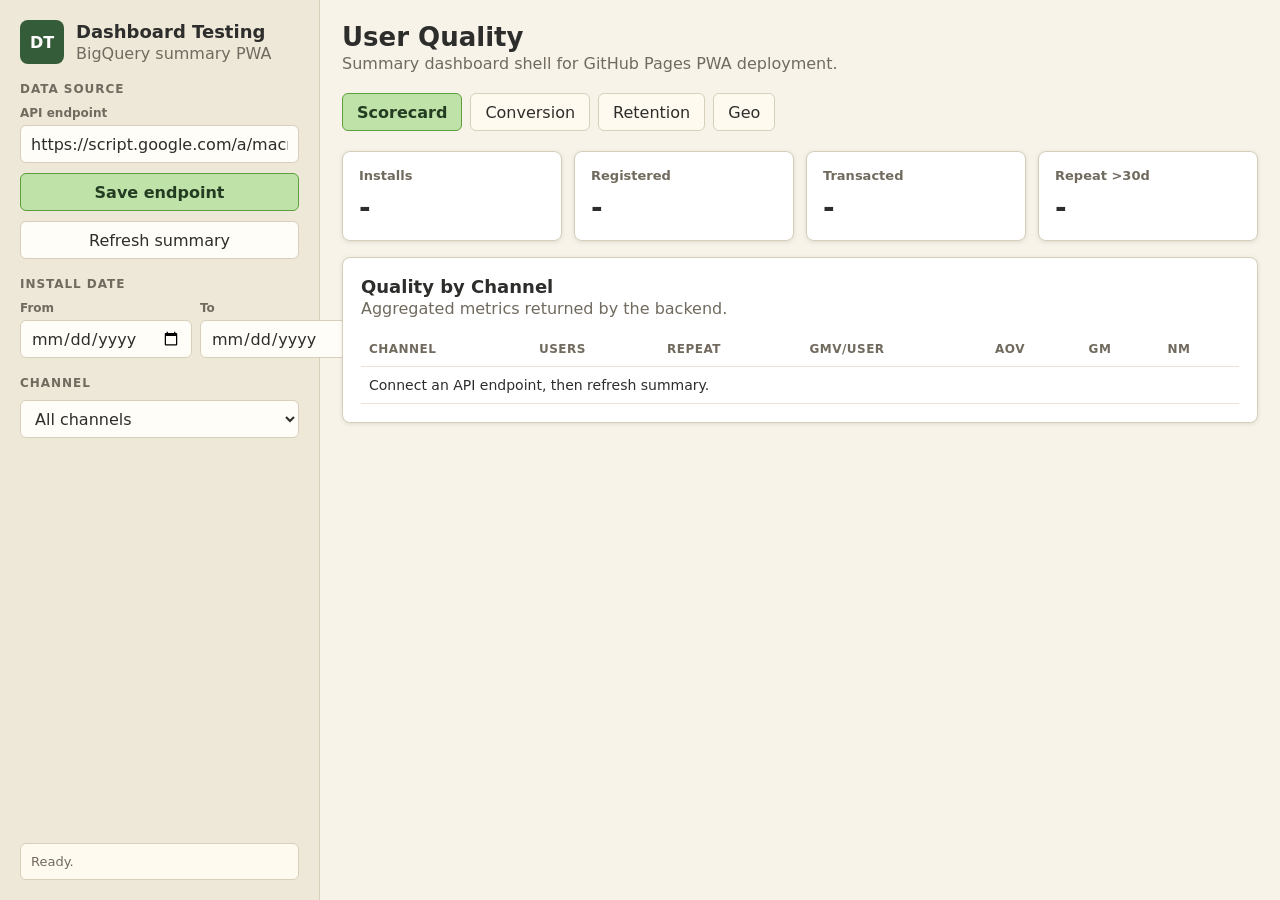
==== index.html @ 9c080065 "Add PWA dashboard shell and Apps Script proxy" ====
<!doctype html>
<html lang="en">
<head>
  <meta charset="utf-8">
  <meta name="viewport" content="width=device-width, initial-scale=1">
  <meta name="theme-color" content="#345c38">
  <title>Dashboard Testing</title>
  <link rel="manifest" href="./manifest.webmanifest">
  <link rel="icon" href="./icons/icon.svg" type="image/svg+xml">
  <link rel="stylesheet" href="./styles.css">
</head>
<body>
  <div class="app-shell">
    <aside class="sidebar">
      <div class="brand">
        <div class="brand-mark">DT</div>
        <div>
          <h1>Dashboard Testing</h1>
          <p>BigQuery summary PWA</p>
        </div>
      </div>

      <section class="control-group">
        <div class="control-title">Data Source</div>
        <label class="field">
          <span>API endpoint</span>
          <input id="apiEndpoint" type="url" placeholder="Apps Script or Cloud Run URL">
        </label>
        <button id="saveEndpoint" class="primary">Save endpoint</button>
        <button id="refreshData" class="secondary">Refresh summary</button>
      </section>

      <section class="control-group">
        <div class="control-title">Install Date</div>
        <div class="date-grid">
          <label class="field">
            <span>From</span>
            <input id="dateFrom" type="date">
          </label>
          <label class="field">
            <span>To</span>
            <input id="dateTo" type="date">
          </label>
        </div>
      </section>

      <section class="control-group">
        <div class="control-title">Channel</div>
        <select id="channelFilter">
          <option value="">All channels</option>
        </select>
      </section>

      <div class="status" id="statusBox">Ready.</div>
    </aside>

    <main class="workspace">
      <header class="topbar">
        <div>
          <h2>User Quality</h2>
          <p id="subtitle">Summary dashboard shell for GitHub Pages PWA deployment.</p>
        </div>
        <div class="install-actions">
          <button id="installApp" class="secondary" hidden>Install app</button>
        </div>
      </header>

      <nav class="tabs" aria-label="Dashboard sections">
        <button class="active" data-tab="scorecard">Scorecard</button>
        <button data-tab="conversion">Conversion</button>
        <button data-tab="retention">Retention</button>
        <button data-tab="geo">Geo</button>
      </nav>

      <section class="kpi-grid" id="kpiGrid">
        <article class="metric">
          <span>Installs</span>
          <strong id="kpiInstalls">-</strong>
        </article>
        <article class="metric">
          <span>Registered</span>
          <strong id="kpiRegistered">-</strong>
        </article>
        <article class="metric">
          <span>Transacted</span>
          <strong id="kpiTransacted">-</strong>
        </article>
        <article class="metric">
          <span>Repeat &gt;30d</span>
          <strong id="kpiRepeat">-</strong>
        </article>
      </section>

      <section class="panel" id="scorecardPanel">
        <div class="panel-header">
          <div>
            <h3>Quality by Channel</h3>
            <p>Aggregated metrics returned by the backend.</p>
          </div>
        </div>
        <div class="table-wrap">
          <table>
            <thead>
              <tr>
                <th>Channel</th>
                <th>Users</th>
                <th>Repeat</th>
                <th>GMV/user</th>
                <th>AOV</th>
                <th>GM</th>
                <th>NM</th>
              </tr>
            </thead>
            <tbody id="scorecardBody">
              <tr><td colspan="7">Connect an API endpoint, then refresh summary.</td></tr>
            </tbody>
          </table>
        </div>
      </section>

      <section class="panel hidden" id="conversionPanel">
        <div class="panel-header">
          <div>
            <h3>Conversion</h3>
            <p>Funnel summary placeholder, ready for a conversion endpoint.</p>
          </div>
        </div>
        <div class="placeholder" id="conversionBody">No conversion summary loaded.</div>
      </section>

      <section class="panel hidden" id="retentionPanel">
        <div class="panel-header">
          <div>
            <h3>Retention</h3>
            <p>Cohort summary placeholder, ready for a retention endpoint.</p>
          </div>
        </div>
        <div class="placeholder" id="retentionBody">No retention summary loaded.</div>
      </section>

      <section class="panel hidden" id="geoPanel">
        <div class="panel-header">
          <div>
            <h3>Geo</h3>
            <p>Geo summary placeholder, ready for sampled coordinates.</p>
          </div>
        </div>
        <div class="placeholder" id="geoBody">No geo summary loaded.</div>
      </section>
    </main>
  </div>

  <script src="./app.js" type="module"></script>
</body>
</html>
---- styles.css ----
:root {
  color-scheme: light;
  --bg: #f7f3e9;
  --surface: #fffdf8;
  --panel: #ffffff;
  --line: #d8cfbb;
  --text: #2d2d2b;
  --muted: #716a5e;
  --green: #5d9f3b;
  --green-dark: #345c38;
  --gold: #d8aa3d;
  --red: #b84f43;
  --shadow: 0 1px 4px rgba(65, 53, 31, 0.12);
}

* { box-sizing: border-box; }

body {
  margin: 0;
  min-height: 100vh;
  background: var(--bg);
  color: var(--text);
  font-family: Inter, ui-sans-serif, system-ui, -apple-system, BlinkMacSystemFont, "Segoe UI", sans-serif;
}

button, input, select {
  font: inherit;
}

button {
  min-height: 38px;
  border: 1px solid var(--line);
  border-radius: 6px;
  padding: 0 14px;
  cursor: pointer;
  background: #fffaf0;
  color: var(--text);
}

button.primary {
  background: #bfe2a8;
  border-color: var(--green);
  color: #233c22;
  font-weight: 700;
}

button.secondary {
  background: #fffdf8;
}

button.active {
  background: #bfe2a8;
  border-color: var(--green);
  color: #233c22;
  font-weight: 700;
}

.app-shell {
  display: grid;
  grid-template-columns: 320px minmax(0, 1fr);
  min-height: 100vh;
}

.sidebar {
  border-right: 1px solid var(--line);
  background: #eee8d9;
  padding: 20px;
  display: flex;
  flex-direction: column;
  gap: 18px;
}

.brand {
  display: flex;
  gap: 12px;
  align-items: center;
}

.brand-mark {
  width: 44px;
  height: 44px;
  border-radius: 8px;
  background: var(--green-dark);
  color: white;
  display: grid;
  place-items: center;
  font-weight: 800;
}

.brand h1 {
  margin: 0;
  font-size: 18px;
}

.brand p,
.topbar p,
.panel-header p {
  margin: 2px 0 0;
  color: var(--muted);
}

.control-group {
  display: grid;
  gap: 10px;
}

.control-title {
  color: var(--muted);
  font-size: 12px;
  font-weight: 800;
  letter-spacing: 0.08em;
  text-transform: uppercase;
}

.field {
  display: grid;
  gap: 5px;
}

.field span {
  color: var(--muted);
  font-size: 12px;
  font-weight: 700;
}

input,
select {
  width: 100%;
  min-height: 38px;
  border: 1px solid var(--line);
  border-radius: 6px;
  background: var(--surface);
  color: var(--text);
  padding: 0 10px;
}

.date-grid {
  display: grid;
  grid-template-columns: 1fr 1fr;
  gap: 8px;
}

.status {
  margin-top: auto;
  border: 1px solid var(--line);
  border-radius: 6px;
  padding: 10px;
  background: #fffaf0;
  color: var(--muted);
  font-size: 13px;
}

.workspace {
  min-width: 0;
  padding: 22px;
}

.topbar {
  display: flex;
  align-items: center;
  justify-content: space-between;
  gap: 16px;
}

.topbar h2 {
  margin: 0;
  font-size: 26px;
}

.tabs {
  display: flex;
  gap: 8px;
  margin: 20px 0;
}

.kpi-grid {
  display: grid;
  grid-template-columns: repeat(4, minmax(0, 1fr));
  gap: 12px;
  margin-bottom: 16px;
}

.metric,
.panel {
  background: var(--panel);
  border: 1px solid var(--line);
  border-radius: 8px;
  box-shadow: var(--shadow);
}

.metric {
  padding: 16px;
}

.metric span {
  display: block;
  color: var(--muted);
  font-size: 13px;
  font-weight: 700;
}

.metric strong {
  display: block;
  margin-top: 8px;
  font-size: 28px;
}

.panel {
  padding: 18px;
}

.panel.hidden {
  display: none;
}

.panel-header {
  display: flex;
  justify-content: space-between;
  gap: 16px;
  margin-bottom: 14px;
}

.panel-header h3 {
  margin: 0;
  font-size: 18px;
}

.table-wrap {
  overflow: auto;
}

table {
  width: 100%;
  border-collapse: collapse;
  font-size: 14px;
}

th,
td {
  border-bottom: 1px solid #ebe3d4;
  padding: 10px 8px;
  text-align: left;
  white-space: nowrap;
}

th {
  color: var(--muted);
  font-size: 12px;
  letter-spacing: 0.04em;
  text-transform: uppercase;
}

.placeholder {
  min-height: 300px;
  border: 1px dashed var(--line);
  border-radius: 8px;
  display: grid;
  place-items: center;
  color: var(--muted);
}

@media (max-width: 900px) {
  .app-shell {
    grid-template-columns: 1fr;
  }

  .sidebar {
    border-right: 0;
    border-bottom: 1px solid var(--line);
  }

  .kpi-grid {
    grid-template-columns: repeat(2, minmax(0, 1fr));
  }
}

@media (max-width: 560px) {
  .workspace,
  .sidebar {
    padding: 14px;
  }

  .topbar {
    align-items: flex-start;
    flex-direction: column;
  }

  .tabs {
    overflow-x: auto;
    padding-bottom: 4px;
  }

  .kpi-grid {
    grid-template-columns: 1fr;
  }
}
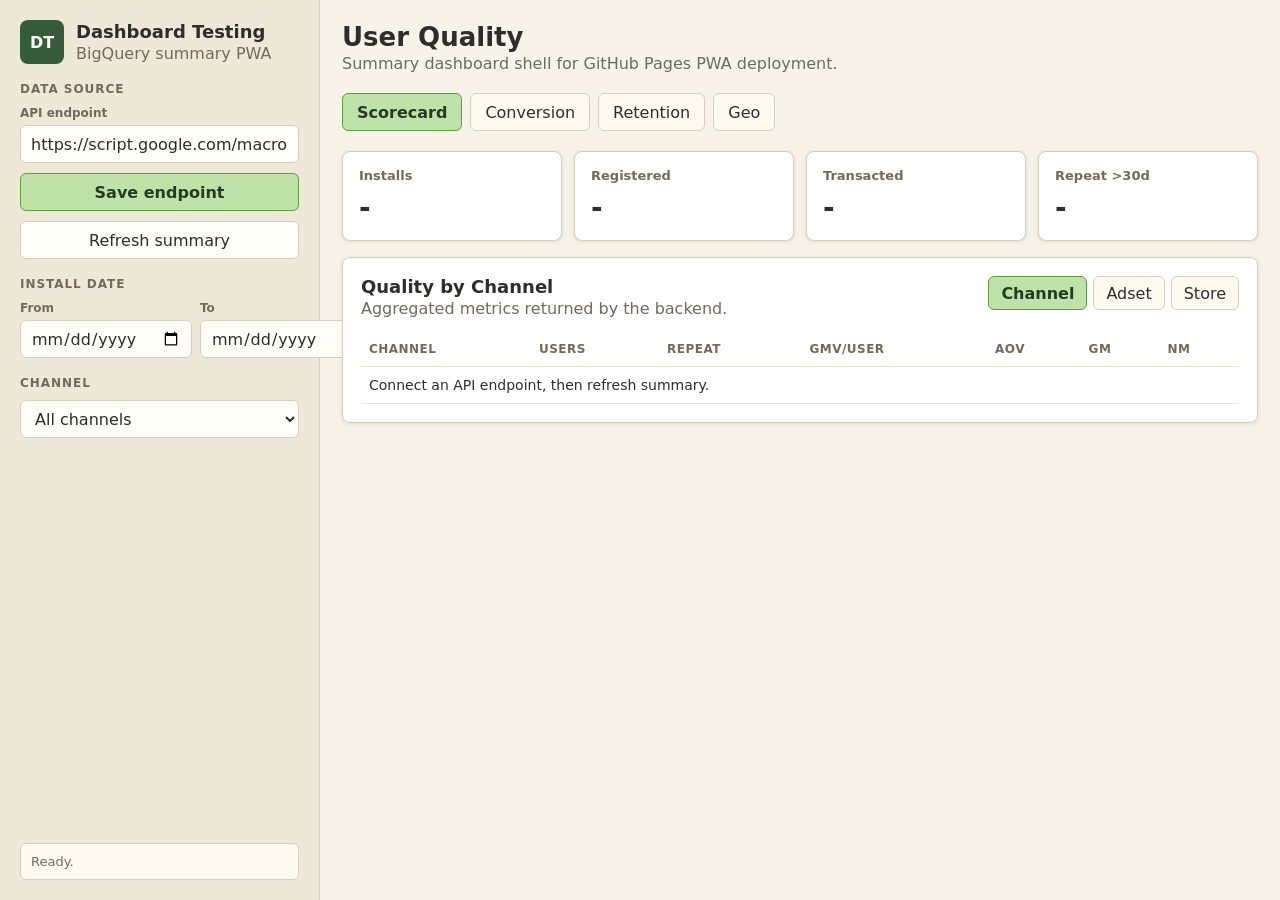
==== commit d82a78bf: "Restore dashboard tab summaries" ====
--- a/index.html
+++ b/index.html
@@ -94,8 +94,13 @@
       <section class="panel" id="scorecardPanel">
         <div class="panel-header">
           <div>
-            <h3>Quality by Channel</h3>
+            <h3 id="scorecardTitle">Quality by Channel</h3>
             <p>Aggregated metrics returned by the backend.</p>
+          </div>
+          <div class="segmented">
+            <button class="active" data-scorecard-group="channel">Channel</button>
+            <button data-scorecard-group="adset">Adset</button>
+            <button data-scorecard-group="store">Store</button>
           </div>
         </div>
         <div class="table-wrap">
@@ -122,30 +127,82 @@
         <div class="panel-header">
           <div>
             <h3>Conversion</h3>
-            <p>Funnel summary placeholder, ready for a conversion endpoint.</p>
-          </div>
-        </div>
-        <div class="placeholder" id="conversionBody">No conversion summary loaded.</div>
+            <p>Install, register, transaction, uninstall, and repeat summary by install channel.</p>
+          </div>
+        </div>
+        <div class="table-wrap">
+          <table>
+            <thead>
+              <tr>
+                <th>Channel</th>
+                <th>Installs</th>
+                <th>Registered</th>
+                <th>Transacted</th>
+                <th>Register rate</th>
+                <th>Transaction rate</th>
+                <th>Repeat rate</th>
+                <th>Uninstalled</th>
+              </tr>
+            </thead>
+            <tbody id="conversionBody">
+              <tr><td colspan="8">No conversion summary loaded.</td></tr>
+            </tbody>
+          </table>
+        </div>
       </section>
 
       <section class="panel hidden" id="retentionPanel">
         <div class="panel-header">
           <div>
             <h3>Retention</h3>
-            <p>Cohort summary placeholder, ready for a retention endpoint.</p>
-          </div>
-        </div>
-        <div class="placeholder" id="retentionBody">No retention summary loaded.</div>
+            <p>Cohort repeat summary by first transaction channel.</p>
+          </div>
+        </div>
+        <div class="table-wrap">
+          <table>
+            <thead>
+              <tr>
+                <th>Group</th>
+                <th>Cohort</th>
+                <th>Users</th>
+                <th>D1-30</th>
+                <th>D31-60</th>
+                <th>D61-90</th>
+                <th>D91+</th>
+              </tr>
+            </thead>
+            <tbody id="retentionBody">
+              <tr><td colspan="7">No retention summary loaded.</td></tr>
+            </tbody>
+          </table>
+        </div>
       </section>
 
       <section class="panel hidden" id="geoPanel">
         <div class="panel-header">
           <div>
             <h3>Geo</h3>
-            <p>Geo summary placeholder, ready for sampled coordinates.</p>
-          </div>
-        </div>
-        <div class="placeholder" id="geoBody">No geo summary loaded.</div>
+            <p>Store coverage and sampled buyer coordinates summary.</p>
+          </div>
+        </div>
+        <div class="table-wrap">
+          <table>
+            <thead>
+              <tr>
+                <th>Store</th>
+                <th>Users</th>
+                <th>With coords</th>
+                <th>Coverage</th>
+                <th>GMV</th>
+                <th>Lat</th>
+                <th>Lon</th>
+              </tr>
+            </thead>
+            <tbody id="geoBody">
+              <tr><td colspan="7">No geo summary loaded.</td></tr>
+            </tbody>
+          </table>
+        </div>
       </section>
     </main>
   </div>
--- a/styles.css
+++ b/styles.css
@@ -216,6 +216,7 @@
 .panel-header {
   display: flex;
   justify-content: space-between;
+  align-items: flex-start;
   gap: 16px;
   margin-bottom: 14px;
 }
@@ -227,6 +228,18 @@
 
 .table-wrap {
   overflow: auto;
+}
+
+.segmented {
+  display: flex;
+  gap: 6px;
+  flex-wrap: wrap;
+  justify-content: flex-end;
+}
+
+.segmented button {
+  min-height: 34px;
+  padding: 0 12px;
 }
 
 table {
